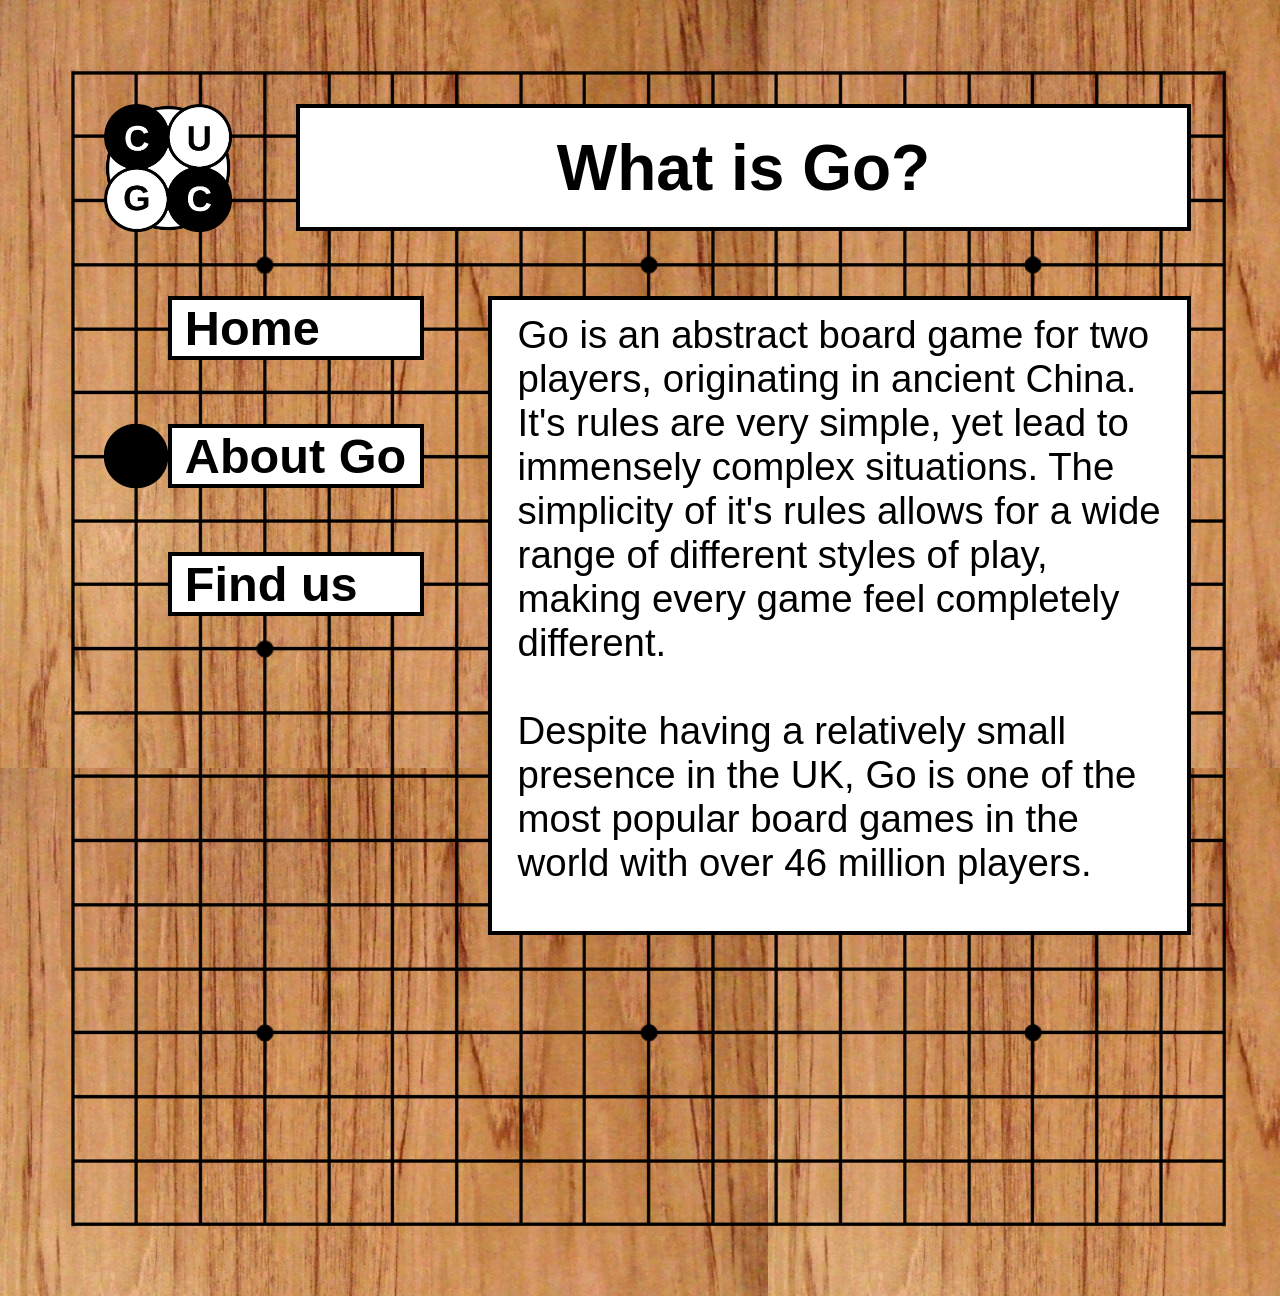
==== about.html @ a2f381d3 "Add files via upload" ====
<!DOCTYPE html>
<html lang="en">
<head>
   <title>CUGC</title>
   <link rel="stylesheet" href="main.css">
</head>
<body>
    <div id="goban"><!-- Goban -->

        <!-- row 1 -->
        <div class="horizontal_margin">
            <img id="stone" class="hide" src="black_stone.png" alt="black stone" class="row1">
            <img id="stone" class="hide" src="black_stone.png" alt="black stone" class="row2">
            <img id="stone" class="hide" src="black_stone.png" alt="black stone" class="row3">
            <img id="stone" class="hide" src="black_stone.png" alt="black stone" class="row4">
            <img id="stone" class="hide" src="black_stone.png" alt="black stone" class="row5">
            <img id="stone" class="hide" src="black_stone.png" alt="black stone" class="row6">
            <img id="stone" class="hide" src="black_stone.png" alt="black stone" class="row7">
            <img id="stone" class="hide" src="black_stone.png" alt="black stone" class="row8">
            <img id="stone" class="hide" src="black_stone.png" alt="black stone" class="row9">
            <img id="stone" class="hide" src="black_stone.png" alt="black stone" class="row10">
            <img id="stone" class="hide" src="black_stone.png" alt="black stone" class="row11">
            <img id="stone" class="hide" src="black_stone.png" alt="black stone" class="row12">
            <img id="stone" class="hide" src="black_stone.png" alt="black stone" class="row13">
            <img id="stone" class="hide" src="black_stone.png" alt="black stone" class="row14">
            <img id="stone" class="hide" src="black_stone.png" alt="black stone" class="row15">
            <img id="stone" class="hide" src="black_stone.png" alt="black stone" class="row16">
            <img id="stone" class="hide" src="black_stone.png" alt="black stone" class="row17">
            <img id="stone" class="hide" src="black_stone.png" alt="black stone" class="row18">
            <img id="stone" class="hide" src="black_stone.png" alt="black stone" class="row19">
        </div>

        <!-- rows 2&3 -->
        <div class="header vertical_margin">
            <img id="stone" class="hide" src="black_stone.png" alt="black stone" class="row1">
            <img id="stone" class="hide" src="black_stone.png" alt="black stone" class="row2">
        </div>
        <a class="header logo" href="index.html"></a>
        <div class="header vertical_margin">
            <img id="stone" class="hide" src="black_stone.png" alt="black stone" class="row1">
            <img id="stone" class="hide" src="black_stone.png" alt="black stone" class="row2">
        </div>
        <h1 class="title">What is Go?</h1>
        <div class="header vertical_margin">
            <img id="stone" class="hide" src="black_stone.png" alt="black stone" class="row1">
            <img id="stone" class="hide" src="black_stone.png" alt="black stone" class="row2">
        </div>
        
        <!-- row 4 -->
        <div class="horizontal_margin">
            <img id="stone" class="hide" src="black_stone.png" alt="black stone" class="row1">
            <img id="stone" class="hide" src="black_stone.png" alt="black stone" class="row2">
            <img id="stone" class="hide" src="black_stone.png" alt="black stone" class="row3">
            <img id="stone" class="hide" src="black_stone.png" alt="black stone" class="row4">
            <img id="stone" class="hide" src="black_stone.png" alt="black stone" class="row5">
            <img id="stone" class="hide" src="black_stone.png" alt="black stone" class="row6">
            <img id="stone" class="hide" src="black_stone.png" alt="black stone" class="row7">
            <img id="stone" class="hide" src="black_stone.png" alt="black stone" class="row8">
            <img id="stone" class="hide" src="black_stone.png" alt="black stone" class="row9">
            <img id="stone" class="hide" src="black_stone.png" alt="black stone" class="row10">
            <img id="stone" class="hide" src="black_stone.png" alt="black stone" class="row11">
            <img id="stone" class="hide" src="black_stone.png" alt="black stone" class="row12">
            <img id="stone" class="hide" src="black_stone.png" alt="black stone" class="row13">
            <img id="stone" class="hide" src="black_stone.png" alt="black stone" class="row14">
            <img id="stone" class="hide" src="black_stone.png" alt="black stone" class="row15">
            <img id="stone" class="hide" src="black_stone.png" alt="black stone" class="row16">
            <img id="stone" class="hide" src="black_stone.png" alt="black stone" class="row17">
            <img id="stone" class="hide" src="black_stone.png" alt="black stone" class="row18">
            <img id="stone" class="hide" src="black_stone.png" alt="black stone" class="row19">
        </div>

        <!-- rows 5-14 -->
        <div class="main_section">
            <div class="vertical_margin">
                <img id="stone" class="hide" src="black_stone.png" alt="black stone" class="row1">
                <img id="stone" class="hide" src="black_stone.png" alt="black stone" class="row1">
                <img id="stone" class="hide" src="black_stone.png" alt="black stone" class="row1">
                <img id="stone" class="hide" src="black_stone.png" alt="black stone" class="row1">
                <img id="stone" class="hide" src="black_stone.png" alt="black stone" class="row1">
                <img id="stone" class="hide" src="black_stone.png" alt="black stone" class="row1">
                <img id="stone" class="hide" src="black_stone.png" alt="black stone" class="row1">
                <img id="stone" class="hide" src="black_stone.png" alt="black stone" class="row1">
                <img id="stone" class="hide" src="black_stone.png" alt="black stone" class="row1">
                <img id="stone" class="hide" src="black_stone.png" alt="black stone" class="row1">
            </div>
            <div class="link_section">
                <a class="link" href="index.html">
                    <img id="stone" class="hide" src="black_stone.png" alt="black stone" class="row1">
                    <h3>Home</h3>
                </a>
                <div class="horizontal_margin">
                    <img id="stone" class="hide" src="black_stone.png" alt="black stone" class="row1">
                    <img id="stone" class="hide" src="black_stone.png" alt="black stone" class="row1">
                    <img id="stone" class="hide" src="black_stone.png" alt="black stone" class="row1">
                    <img id="stone" class="hide" src="black_stone.png" alt="black stone" class="row1">
                    <img id="stone" class="hide" src="black_stone.png" alt="black stone" class="row1">                
                </div>
                <a class="link" href="about.html">
                    <img id="start_stone" class="show" src="black_stone.png" alt="black stone" class="row1">                
                    <h3>About Go</h3>
                </a>
                <div class="horizontal_margin">
                    <img id="stone" class="hide" src="black_stone.png" alt="black stone" class="row1">
                    <img id="stone" class="hide" src="black_stone.png" alt="black stone" class="row1">
                    <img id="stone" class="hide" src="black_stone.png" alt="black stone" class="row1">
                    <img id="stone" class="hide" src="black_stone.png" alt="black stone" class="row1">
                    <img id="stone" class="hide" src="black_stone.png" alt="black stone" class="row1">                
                </div>
                <a class="link" href="find.html">
                    <img id="stone" class="hide" src="black_stone.png" alt="black stone" class="row1">                
                    <h3>Find us</h3>
                </a>
                <div class="horizontal_margin">
                    <img id="stone" class="hide" src="black_stone.png" alt="black stone" class="row1">
                    <img id="stone" class="hide" src="black_stone.png" alt="black stone" class="row1">
                    <img id="stone" class="hide" src="black_stone.png" alt="black stone" class="row1">
                    <img id="stone" class="hide" src="black_stone.png" alt="black stone" class="row1">
                    <img id="stone" class="hide" src="black_stone.png" alt="black stone" class="row1">                
                </div>
                <div class="horizontal_margin">
                    <img id="stone" class="hide" src="black_stone.png" alt="black stone" class="row1">
                    <img id="stone" class="hide" src="black_stone.png" alt="black stone" class="row1">
                    <img id="stone" class="hide" src="black_stone.png" alt="black stone" class="row1">
                    <img id="stone" class="hide" src="black_stone.png" alt="black stone" class="row1">
                    <img id="stone" class="hide" src="black_stone.png" alt="black stone" class="row1">                
                </div>
                <div class="horizontal_margin">
                    <img id="stone" class="hide" src="black_stone.png" alt="black stone" class="row1">
                    <img id="stone" class="hide" src="black_stone.png" alt="black stone" class="row1">
                    <img id="stone" class="hide" src="black_stone.png" alt="black stone" class="row1">
                    <img id="stone" class="hide" src="black_stone.png" alt="black stone" class="row1">
                    <img id="stone" class="hide" src="black_stone.png" alt="black stone" class="row1">                
                </div>
                <div class="horizontal_margin">
                    <img id="stone" class="hide" src="black_stone.png" alt="black stone" class="row1">
                    <img id="stone" class="hide" src="black_stone.png" alt="black stone" class="row1">
                    <img id="stone" class="hide" src="black_stone.png" alt="black stone" class="row1">
                    <img id="stone" class="hide" src="black_stone.png" alt="black stone" class="row1">
                    <img id="stone" class="hide" src="black_stone.png" alt="black stone" class="row1">                
                </div>
                <div class="horizontal_margin">
                    <img id="stone" class="hide" src="black_stone.png" alt="black stone" class="row1">
                    <img id="stone" class="hide" src="black_stone.png" alt="black stone" class="row1">
                    <img id="stone" class="hide" src="black_stone.png" alt="black stone" class="row1">
                    <img id="stone" class="hide" src="black_stone.png" alt="black stone" class="row1">
                    <img id="stone" class="hide" src="black_stone.png" alt="black stone" class="row1">                
                </div>

            </div>
            <div class="vertical_margin">
                <img id="stone" class="hide" src="black_stone.png" alt="black stone" class="row1">
                <img id="stone" class="hide" src="black_stone.png" alt="black stone" class="row1">
                <img id="stone" class="hide" src="black_stone.png" alt="black stone" class="row1">
                <img id="stone" class="hide" src="black_stone.png" alt="black stone" class="row1">
                <img id="stone" class="hide" src="black_stone.png" alt="black stone" class="row1">
                <img id="stone" class="hide" src="black_stone.png" alt="black stone" class="row1">
                <img id="stone" class="hide" src="black_stone.png" alt="black stone" class="row1">
                <img id="stone" class="hide" src="black_stone.png" alt="black stone" class="row1">
                <img id="stone" class="hide" src="black_stone.png" alt="black stone" class="row1">
                <img id="stone" class="hide" src="black_stone.png" alt="black stone" class="row1">
            </div>
            <div class="textbox">
                <p>
                    Go is an abstract board game for two players, originating in ancient China. 
                    It's rules are very simple, yet lead to immensely complex situations. 
                    The simplicity of it's rules allows for a wide range of different styles of play, making every game feel completely different.
                    <br><br>
                    Despite having a relatively small presence in the UK, Go is one of the most popular board games in the world with over 46 million players. 
                </p>
            </div>
            <div class="vertical_margin">
                <img id="stone" class="hide" src="black_stone.png" alt="black stone" class="row1">
                <img id="stone" class="hide" src="black_stone.png" alt="black stone" class="row1">
                <img id="stone" class="hide" src="black_stone.png" alt="black stone" class="row1">
                <img id="stone" class="hide" src="black_stone.png" alt="black stone" class="row1">
                <img id="stone" class="hide" src="black_stone.png" alt="black stone" class="row1">
                <img id="stone" class="hide" src="black_stone.png" alt="black stone" class="row1">
                <img id="stone" class="hide" src="black_stone.png" alt="black stone" class="row1">
                <img id="stone" class="hide" src="black_stone.png" alt="black stone" class="row1">
                <img id="stone" class="hide" src="black_stone.png" alt="black stone" class="row1">
                <img id="stone" class="hide" src="black_stone.png" alt="black stone" class="row1">
            </div>
            
        <!-- rows 15 -->
        <img id="stone" class="hide" src="black_stone.png" alt="black stone" class="row1">
        <img id="stone" class="hide" src="black_stone.png" alt="black stone" class="row2">
        <img id="stone" class="hide" src="black_stone.png" alt="black stone" class="row3">
        <img id="stone" class="hide" src="black_stone.png" alt="black stone" class="row4">
        <img id="stone" class="hide" src="black_stone.png" alt="black stone" class="row5">
        <img id="stone" class="hide" src="black_stone.png" alt="black stone" class="row6">
        <img id="stone" class="hide" src="black_stone.png" alt="black stone" class="row7">
        <img id="stone" class="hide" src="black_stone.png" alt="black stone" class="row8">
        <img id="stone" class="hide" src="black_stone.png" alt="black stone" class="row9">
        <img id="stone" class="hide" src="black_stone.png" alt="black stone" class="row10">
        <img id="stone" class="hide" src="black_stone.png" alt="black stone" class="row11">
        <img id="stone" class="hide" src="black_stone.png" alt="black stone" class="row12">
        <img id="stone" class="hide" src="black_stone.png" alt="black stone" class="row13">
        <img id="stone" class="hide" src="black_stone.png" alt="black stone" class="row14">
        <img id="stone" class="hide" src="black_stone.png" alt="black stone" class="row15">
        <img id="stone" class="hide" src="black_stone.png" alt="black stone" class="row16">
        <img id="stone" class="hide" src="black_stone.png" alt="black stone" class="row17">
        <img id="stone" class="hide" src="black_stone.png" alt="black stone" class="row18">
        <img id="stone" class="hide" src="black_stone.png" alt="black stone" class="row19">
        <!-- row 16 -->
        <img id="stone" class="hide" src="black_stone.png" alt="black stone" class="row1">
        <img id="stone" class="hide" src="black_stone.png" alt="black stone" class="row2">
        <img id="stone" class="hide" src="black_stone.png" alt="black stone" class="row3">
        <img id="stone" class="hide" src="black_stone.png" alt="black stone" class="row4">
        <img id="stone" class="hide" src="black_stone.png" alt="black stone" class="row5">
        <img id="stone" class="hide" src="black_stone.png" alt="black stone" class="row6">
        <img id="stone" class="hide" src="black_stone.png" alt="black stone" class="row7">
        <img id="stone" class="hide" src="black_stone.png" alt="black stone" class="row8">
        <img id="stone" class="hide" src="black_stone.png" alt="black stone" class="row9">
        <img id="stone" class="hide" src="black_stone.png" alt="black stone" class="row10">
        <img id="stone" class="hide" src="black_stone.png" alt="black stone" class="row11">
        <img id="stone" class="hide" src="black_stone.png" alt="black stone" class="row12">
        <img id="stone" class="hide" src="black_stone.png" alt="black stone" class="row13">
        <img id="stone" class="hide" src="black_stone.png" alt="black stone" class="row14">
        <img id="stone" class="hide" src="black_stone.png" alt="black stone" class="row15">
        <img id="stone" class="hide" src="black_stone.png" alt="black stone" class="row16">
        <img id="stone" class="hide" src="black_stone.png" alt="black stone" class="row17">
        <img id="stone" class="hide" src="black_stone.png" alt="black stone" class="row18">
        <img id="stone" class="hide" src="black_stone.png" alt="black stone" class="row19">
        <!-- row 17 -->
        <img id="stone" class="hide" src="black_stone.png" alt="black stone" class="row1">
        <img id="stone" class="hide" src="black_stone.png" alt="black stone" class="row2">
        <img id="stone" class="hide" src="black_stone.png" alt="black stone" class="row3">
        <img id="stone" class="hide" src="black_stone.png" alt="black stone" class="row4">
        <img id="stone" class="hide" src="black_stone.png" alt="black stone" class="row5">
        <img id="stone" class="hide" src="black_stone.png" alt="black stone" class="row6">
        <img id="stone" class="hide" src="black_stone.png" alt="black stone" class="row7">
        <img id="stone" class="hide" src="black_stone.png" alt="black stone" class="row8">
        <img id="stone" class="hide" src="black_stone.png" alt="black stone" class="row9">
        <img id="stone" class="hide" src="black_stone.png" alt="black stone" class="row10">
        <img id="stone" class="hide" src="black_stone.png" alt="black stone" class="row11">
        <img id="stone" class="hide" src="black_stone.png" alt="black stone" class="row12">
        <img id="stone" class="hide" src="black_stone.png" alt="black stone" class="row13">
        <img id="stone" class="hide" src="black_stone.png" alt="black stone" class="row14">
        <img id="stone" class="hide" src="black_stone.png" alt="black stone" class="row15">
        <img id="stone" class="hide" src="black_stone.png" alt="black stone" class="row16">
        <img id="stone" class="hide" src="black_stone.png" alt="black stone" class="row17">
        <img id="stone" class="hide" src="black_stone.png" alt="black stone" class="row18">
        <img id="stone" class="hide" src="black_stone.png" alt="black stone" class="row19">
        <!-- row 18 -->
        <img id="stone" class="hide" src="black_stone.png" alt="black stone" class="row1">
        <img id="stone" class="hide" src="black_stone.png" alt="black stone" class="row2">
        <img id="stone" class="hide" src="black_stone.png" alt="black stone" class="row3">
        <img id="stone" class="hide" src="black_stone.png" alt="black stone" class="row4">
        <img id="stone" class="hide" src="black_stone.png" alt="black stone" class="row5">
        <img id="stone" class="hide" src="black_stone.png" alt="black stone" class="row6">
        <img id="stone" class="hide" src="black_stone.png" alt="black stone" class="row7">
        <img id="stone" class="hide" src="black_stone.png" alt="black stone" class="row8">
        <img id="stone" class="hide" src="black_stone.png" alt="black stone" class="row9">
        <img id="stone" class="hide" src="black_stone.png" alt="black stone" class="row10">
        <img id="stone" class="hide" src="black_stone.png" alt="black stone" class="row11">
        <img id="stone" class="hide" src="black_stone.png" alt="black stone" class="row12">
        <img id="stone" class="hide" src="black_stone.png" alt="black stone" class="row13">
        <img id="stone" class="hide" src="black_stone.png" alt="black stone" class="row14">
        <img id="stone" class="hide" src="black_stone.png" alt="black stone" class="row15">
        <img id="stone" class="hide" src="black_stone.png" alt="black stone" class="row16">
        <img id="stone" class="hide" src="black_stone.png" alt="black stone" class="row17">
        <img id="stone" class="hide" src="black_stone.png" alt="black stone" class="row18">
        <img id="stone" class="hide" src="black_stone.png" alt="black stone" class="row19">
        <!-- row 19 -->
        <img id="stone" class="hide" src="black_stone.png" alt="black stone" class="row1">
        <img id="stone" class="hide" src="black_stone.png" alt="black stone" class="row2">
        <img id="stone" class="hide" src="black_stone.png" alt="black stone" class="row3">
        <img id="stone" class="hide" src="black_stone.png" alt="black stone" class="row4">
        <img id="stone" class="hide" src="black_stone.png" alt="black stone" class="row5">
        <img id="stone" class="hide" src="black_stone.png" alt="black stone" class="row6">
        <img id="stone" class="hide" src="black_stone.png" alt="black stone" class="row7">
        <img id="stone" class="hide" src="black_stone.png" alt="black stone" class="row8">
        <img id="stone" class="hide" src="black_stone.png" alt="black stone" class="row9">
        <img id="stone" class="hide" src="black_stone.png" alt="black stone" class="row10">
        <img id="stone" class="hide" src="black_stone.png" alt="black stone" class="row11">
        <img id="stone" class="hide" src="black_stone.png" alt="black stone" class="row12">
        <img id="stone" class="hide" src="black_stone.png" alt="black stone" class="row13">
        <img id="stone" class="hide" src="black_stone.png" alt="black stone" class="row14">
        <img id="stone" class="hide" src="black_stone.png" alt="black stone" class="row15">
        <img id="stone" class="hide" src="black_stone.png" alt="black stone" class="row16">
        <img id="stone" class="hide" src="black_stone.png" alt="black stone" class="row17">
        <img id="stone" class="hide" src="black_stone.png" alt="black stone" class="row18">
        <img id="stone" class="hide" src="black_stone.png" alt="black stone" class="row19">
        </div>
    </div>
    <script src="main.js"></script>
</body>
</html>
---- main.css ----
body {
    background-image: url("wood_grain.jpg");
    font-family: Arial, Helvetica, sans-serif;
}
#goban {
    font-size: 0;
    background-image: url("goban.png");
    background-repeat: no-repeat;
    background-size: 100vw;
    background-position: 0 0 0 5vw;
    display: block;
    height: 95vw;
    width: 95vw;
    padding: 2.5vw;
    margin: 0;
    /* background-color: purple; */
    /* text-indent: -99999px; */
}
#goban .horizontal_margin {
    /* background-color: red; */
    display: inline-block;
    /* width: 95vw; */
    height: 5vw;
}
#goban .header {
    /* background-color: pink; */
    display: inline-block;
    height: 10vw;
}
#goban .vertical_margin {
    display: inline-block;
    width: 5vw;
}
#goban .logo {
    background-image: url(CUGC_logo.png);
    background-size: 10vw;
    width: 10vw;
}
#goban .title {
    background-color: rgba(255, 255, 255);
    /* border-radius: 50vw; */
    border-color: black;
    border-style: solid;
    border-width: 0.35vw;
    width: 69.3vw;
    height: 9.3vw;
    display: inline-flex;
    vertical-align: top;
    justify-content: center;
    align-items: center;
    font-size: 5vw;
    margin-top: 0;
    margin-bottom: 0;
}

#goban .column {
    font-size: 0;
    display: inline-block;
    /* background-color: red; */
    width: 95vw;
    height: 5vw;
    padding: 0;
    margin: 0;
}
.link_section {
    display: inline-block;
    height: 50vw;
    width: 25vw;
}
.link {
    display: inline-flex;
    width: 25vw;
    height: 5vw;
    /* background-color: red; */
}
.link_section a {
    text-decoration: none;
}
h3 {
    background-color: white;
    display: inline-flex;
    font-size: 3.8vw;
    margin-top: 0;
    margin-bottom: 0;
    justify-content: left;
    align-items: center;
    width: 20vw;
    padding-left: 1vw;
    color: black;
    border-width: 0.35vw;
    border-style: solid;
}
.textbox {
    background-color: white;
    height: 49.3vw;
    width: 54.3vw;
    display: inline-flex;
    vertical-align: top;
    border-width: 0.35vw;
    border-style: solid;
}
p {
    font-size: 3vw;
    margin: 1vw 2vw;
    /* background-color: red; */
}
p a {
    color: black;
}

img {
    /* background-color: blue; */
    display: inline-block;
    width: 5vw;
    height: 5vw;
    padding: 0;
    margin: 0;
}

.show {
    opacity: 100%;
}

.halfShow {
    opacity: 50%;
}

.hide {
    opacity: 0%;
}
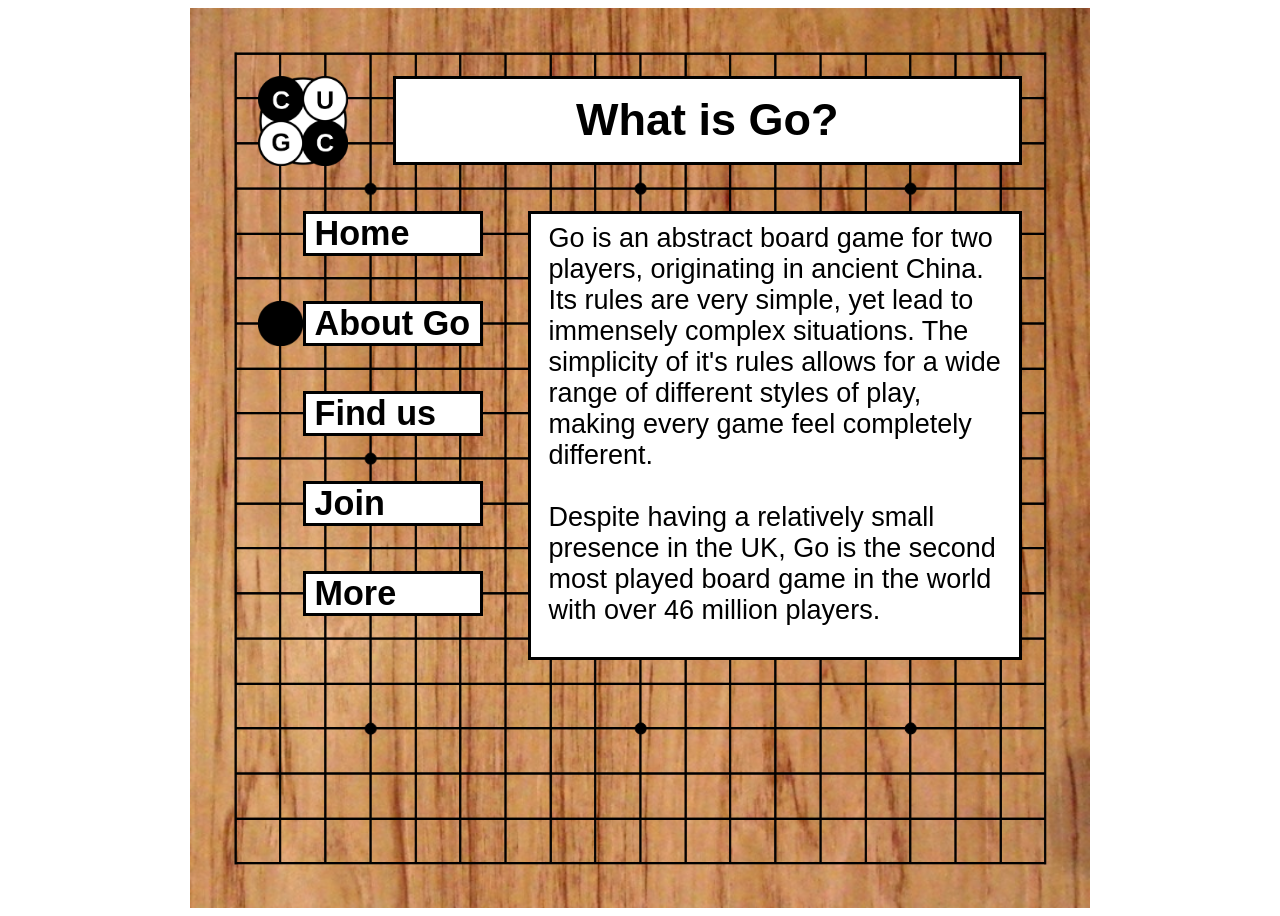
==== commit 434ee18c: "Add files via upload" ====
--- a/about.html
+++ b/about.html
@@ -1,6 +1,8 @@
 <!DOCTYPE html>
 <html lang="en">
 <head>
+    <meta name="viewport" content="width=device-width,
+    initial-scale=1.0">
    <title>CUGC</title>
    <link rel="stylesheet" href="main.css">
 </head>
@@ -117,27 +119,21 @@
                     <img id="stone" class="hide" src="black_stone.png" alt="black stone" class="row1">
                     <img id="stone" class="hide" src="black_stone.png" alt="black stone" class="row1">                
                 </div>
-                <div class="horizontal_margin">
-                    <img id="stone" class="hide" src="black_stone.png" alt="black stone" class="row1">
-                    <img id="stone" class="hide" src="black_stone.png" alt="black stone" class="row1">
-                    <img id="stone" class="hide" src="black_stone.png" alt="black stone" class="row1">
-                    <img id="stone" class="hide" src="black_stone.png" alt="black stone" class="row1">
-                    <img id="stone" class="hide" src="black_stone.png" alt="black stone" class="row1">                
-                </div>
-                <div class="horizontal_margin">
-                    <img id="stone" class="hide" src="black_stone.png" alt="black stone" class="row1">
-                    <img id="stone" class="hide" src="black_stone.png" alt="black stone" class="row1">
-                    <img id="stone" class="hide" src="black_stone.png" alt="black stone" class="row1">
-                    <img id="stone" class="hide" src="black_stone.png" alt="black stone" class="row1">
-                    <img id="stone" class="hide" src="black_stone.png" alt="black stone" class="row1">                
-                </div>
-                <div class="horizontal_margin">
-                    <img id="stone" class="hide" src="black_stone.png" alt="black stone" class="row1">
-                    <img id="stone" class="hide" src="black_stone.png" alt="black stone" class="row1">
-                    <img id="stone" class="hide" src="black_stone.png" alt="black stone" class="row1">
-                    <img id="stone" class="hide" src="black_stone.png" alt="black stone" class="row1">
-                    <img id="stone" class="hide" src="black_stone.png" alt="black stone" class="row1">                
-                </div>
+                <a class="link" href="join.html">
+                    <img id="stone" class="hide" src="black_stone.png" alt="black stone" class="row1">                
+                    <h3>Join</h3>
+                </a>
+                <div class="horizontal_margin">
+                    <img id="stone" class="hide" src="black_stone.png" alt="black stone" class="row1">
+                    <img id="stone" class="hide" src="black_stone.png" alt="black stone" class="row1">
+                    <img id="stone" class="hide" src="black_stone.png" alt="black stone" class="row1">
+                    <img id="stone" class="hide" src="black_stone.png" alt="black stone" class="row1">
+                    <img id="stone" class="hide" src="black_stone.png" alt="black stone" class="row1">                
+                </div>
+                <a class="link" href="more.html">
+                    <img id="stone" class="hide" src="black_stone.png" alt="black stone" class="row1">                
+                    <h3>More</h3>
+                </a>
                 <div class="horizontal_margin">
                     <img id="stone" class="hide" src="black_stone.png" alt="black stone" class="row1">
                     <img id="stone" class="hide" src="black_stone.png" alt="black stone" class="row1">
@@ -162,10 +158,10 @@
             <div class="textbox">
                 <p>
                     Go is an abstract board game for two players, originating in ancient China. 
-                    It's rules are very simple, yet lead to immensely complex situations. 
+                    Its rules are very simple, yet lead to immensely complex situations. 
                     The simplicity of it's rules allows for a wide range of different styles of play, making every game feel completely different.
                     <br><br>
-                    Despite having a relatively small presence in the UK, Go is one of the most popular board games in the world with over 46 million players. 
+                    Despite having a relatively small presence in the UK, Go is the second most played board game in the world with over 46 million players. 
                 </p>
             </div>
             <div class="vertical_margin">
--- a/main.css
+++ b/main.css
@@ -1,122 +1,282 @@
-body {
-    background-image: url("wood_grain.jpg");
-    font-family: Arial, Helvetica, sans-serif;
-}
-#goban {
-    font-size: 0;
-    background-image: url("goban.png");
-    background-repeat: no-repeat;
-    background-size: 100vw;
-    background-position: 0 0 0 5vw;
-    display: block;
-    height: 95vw;
-    width: 95vw;
-    padding: 2.5vw;
-    margin: 0;
-    /* background-color: purple; */
-    /* text-indent: -99999px; */
-}
-#goban .horizontal_margin {
-    /* background-color: red; */
-    display: inline-block;
-    /* width: 95vw; */
-    height: 5vw;
-}
-#goban .header {
-    /* background-color: pink; */
-    display: inline-block;
-    height: 10vw;
-}
-#goban .vertical_margin {
-    display: inline-block;
-    width: 5vw;
-}
-#goban .logo {
-    background-image: url(CUGC_logo.png);
-    background-size: 10vw;
-    width: 10vw;
-}
-#goban .title {
-    background-color: rgba(255, 255, 255);
-    /* border-radius: 50vw; */
-    border-color: black;
-    border-style: solid;
-    border-width: 0.35vw;
-    width: 69.3vw;
-    height: 9.3vw;
-    display: inline-flex;
-    vertical-align: top;
-    justify-content: center;
-    align-items: center;
-    font-size: 5vw;
-    margin-top: 0;
-    margin-bottom: 0;
-}
-
-#goban .column {
-    font-size: 0;
-    display: inline-block;
-    /* background-color: red; */
-    width: 95vw;
-    height: 5vw;
-    padding: 0;
-    margin: 0;
-}
-.link_section {
-    display: inline-block;
-    height: 50vw;
-    width: 25vw;
-}
-.link {
-    display: inline-flex;
-    width: 25vw;
-    height: 5vw;
-    /* background-color: red; */
+
+@media (orientation: portrait) {
+    body {
+        background-image: url("wood_grain.jpg");
+        background-repeat: no-repeat;
+        background-size: 100vw;
+        background-position: 2.5vw;
+        font-family: Arial, Helvetica, sans-serif;
+    }
+    #goban {
+        font-size: 0;
+        background-image: url("goban.png");
+        background-repeat: no-repeat;
+        background-size: 100vw;
+        background-position: 0;
+        display: block;
+        height: 95vw;
+        width: 95vw;
+        padding: 2.5vw;
+        margin: 0;
+        /* background-color: green; */
+    }
+    #goban .horizontal_margin {
+        /* background-color: red; */
+        display: inline-block;
+        /* width: 95vw; */
+        height: 5vw;
+    }
+    #goban .header {
+        /* background-color: pink; */
+        display: inline-block;
+        height: 10vw;
+    }
+    #goban .vertical_margin {
+        /* background-color: blue; */
+        display: inline-block;
+        width: 5vw;
+    }
+    #goban .logo {
+        background-image: url(CUGC_logo.png);
+        background-size: 10vw;
+        width: 10vw;
+    }
+    #goban .title {
+        background-color: rgba(255, 255, 255);
+        /* border-radius: 50vw; */
+        border-color: black;
+        border-style: solid;
+        border-width: 0.35vw;
+        width: 69.3vw;
+        height: 9.3vw;
+        display: inline-flex;
+        vertical-align: top;
+        justify-content: center;
+        align-items: center;
+        font-size: 5vw;
+        margin-top: 0;
+        margin-bottom: 0;
+    }
+
+    #goban .column {
+        font-size: 0;
+        display: inline-block;
+        /* background-color: red; */
+        width: 95vw;
+        height: 5vw;
+        padding: 0;
+        margin: 0;
+    }
+    .link_section {
+        display: inline-block;
+        height: 50vw;
+        width: 25vw;
+    }
+    .link {
+        display: inline-flex;
+        width: 25vw;
+        height: 5vw;
+        /* background-color: red; */
+    }
+    h3 {
+        background-color: white;
+        display: inline-flex;
+        font-size: 3.8vw;
+        margin-top: 0;
+        margin-bottom: 0;
+        justify-content: left;
+        align-items: center;
+        width: 20vw;
+        padding-left: 1vw;
+        color: black;
+        border-width: 0.35vw;
+        border-style: solid;
+    }
+    .textbox {
+        background-color: white;
+        height: 49.3vw;
+        width: 54.3vw;
+        display: inline-flex;
+        flex-wrap: wrap;
+        vertical-align: top;
+        border-width: 0.35vw;
+        border-style: solid;
+    }
+    p {
+        font-size: 3vw;
+        margin: 1vw 2vw 0 2vw;
+        /* background-color: red; */
+    }
+    h5 {
+        /* background-color: red; */
+        display: flex;
+        font-size: 1.5vw;
+        margin-top: 0;
+        margin-bottom: 0;
+        justify-content: right;
+        width: 60vw;
+        height: 1.6vw;
+        padding: 0 0.4vw 0 0;
+        color: black;
+    }
+    img {
+        /* background-color: blue; */
+        display: inline-block;
+        width: 5vw;
+        height: 5vw;
+        padding: 0;
+        margin: 0;
+    }
+    iframe {
+        height: 22vw;
+        width: 50vw;
+        border: 0;
+    }
+}
+@media (orientation: landscape) {
+    body {
+        display: flex;
+        justify-content: center;
+        background-image: url("wood_grain.jpg");
+        background-repeat: no-repeat;
+        background-size: 100vh;
+        background-position: 50%;
+        font-family: Arial, Helvetica, sans-serif;
+    }
+    #goban {
+        font-size: 0;
+        background-image: url("goban.png");
+        background-repeat: no-repeat;
+        background-size: 100vh;
+        background-position: 0 0 0 5vh;
+        display: block;
+        height: 95vh;
+        width: 95vh;
+        padding: 2.5vh;
+        margin: 0;
+        /* background-color: purple; */
+        /* text-indent: -99999px; */
+    }
+    #goban .horizontal_margin {
+        /* background-color: red; */
+        display: inline-block;
+        /* width: 95vh; */
+        height: 5vh;
+    }
+    #goban .header {
+        /* background-color: pink; */
+        display: inline-block;
+        height: 10vh;
+    }
+    #goban .vertical_margin {
+        display: inline-block;
+        width: 5vh;
+    }
+    #goban .logo {
+        background-image: url(CUGC_logo.png);
+        background-size: 10vh;
+        width: 10vh;
+    }
+    #goban .title {
+        background-color: rgba(255, 255, 255);
+        /* border-radius: 50vh; */
+        border-color: black;
+        border-style: solid;
+        border-width: 0.35vh;
+        width: 69.3vh;
+        height: 9.3vh;
+        display: inline-flex;
+        vertical-align: top;
+        justify-content: center;
+        align-items: center;
+        font-size: 5vh;
+        margin-top: 0;
+        margin-bottom: 0;
+    }
+
+    #goban .column {
+        font-size: 0;
+        display: inline-block;
+        /* background-color: red; */
+        width: 95vh;
+        height: 5vh;
+        padding: 0;
+        margin: 0;
+    }
+    .link_section {
+        display: inline-block;
+        height: 50vh;
+        width: 25vh;
+    }
+    .link {
+        display: inline-flex;
+        width: 25vh;
+        height: 5vh;
+        /* background-color: red; */
+    }
+    h3 {
+        background-color: white;
+        display: inline-flex;
+        font-size: 3.8vh;
+        margin-top: 0;
+        margin-bottom: 0;
+        justify-content: left;
+        align-items: center;
+        width: 20vh;
+        padding-left: 1vh;
+        color: black;
+        border-width: 0.35vh;
+        border-style: solid;
+    }
+    .textbox {
+        background-color: white;
+        height: 49.3vh;
+        width: 54.3vh;
+        display: inline-flex;
+        flex-wrap: wrap;
+        vertical-align: top;
+        border-width: 0.35vh;
+        border-style: solid;
+    }
+    p {
+        font-size: 3vh;
+        margin: 1vh 2vh 0 2vh;
+        /* background-color: red; */
+    }
+    h5 {
+        /* background-color: red; */
+        display: flex;
+        font-size: 1.5vh;
+        margin-top: 0;
+        margin-bottom: 0;
+        justify-content: right;
+        width: 60vh;
+        height: 1.6vh;
+        padding: 0 0.4vh 0 0;
+        color: black;
+    }
+    img {
+        /* background-color: blue; */
+        display: inline-block;
+        width: 5vh;
+        height: 5vh;
+        padding: 0;
+        margin: 0;
+    }
+    iframe {
+        height: 22vh;
+        width: 50vh;
+        border: 0;
+    }
 }
 .link_section a {
     text-decoration: none;
 }
-h3 {
-    background-color: white;
-    display: inline-flex;
-    font-size: 3.8vw;
-    margin-top: 0;
-    margin-bottom: 0;
-    justify-content: left;
-    align-items: center;
-    width: 20vw;
-    padding-left: 1vw;
-    color: black;
-    border-width: 0.35vw;
-    border-style: solid;
-}
-.textbox {
-    background-color: white;
-    height: 49.3vw;
-    width: 54.3vw;
-    display: inline-flex;
-    vertical-align: top;
-    border-width: 0.35vw;
-    border-style: solid;
-}
-p {
-    font-size: 3vw;
-    margin: 1vw 2vw;
-    /* background-color: red; */
-}
+
 p a {
     color: black;
 }
 
-img {
-    /* background-color: blue; */
-    display: inline-block;
-    width: 5vw;
-    height: 5vw;
-    padding: 0;
-    margin: 0;
-}
-
 .show {
     opacity: 100%;
 }
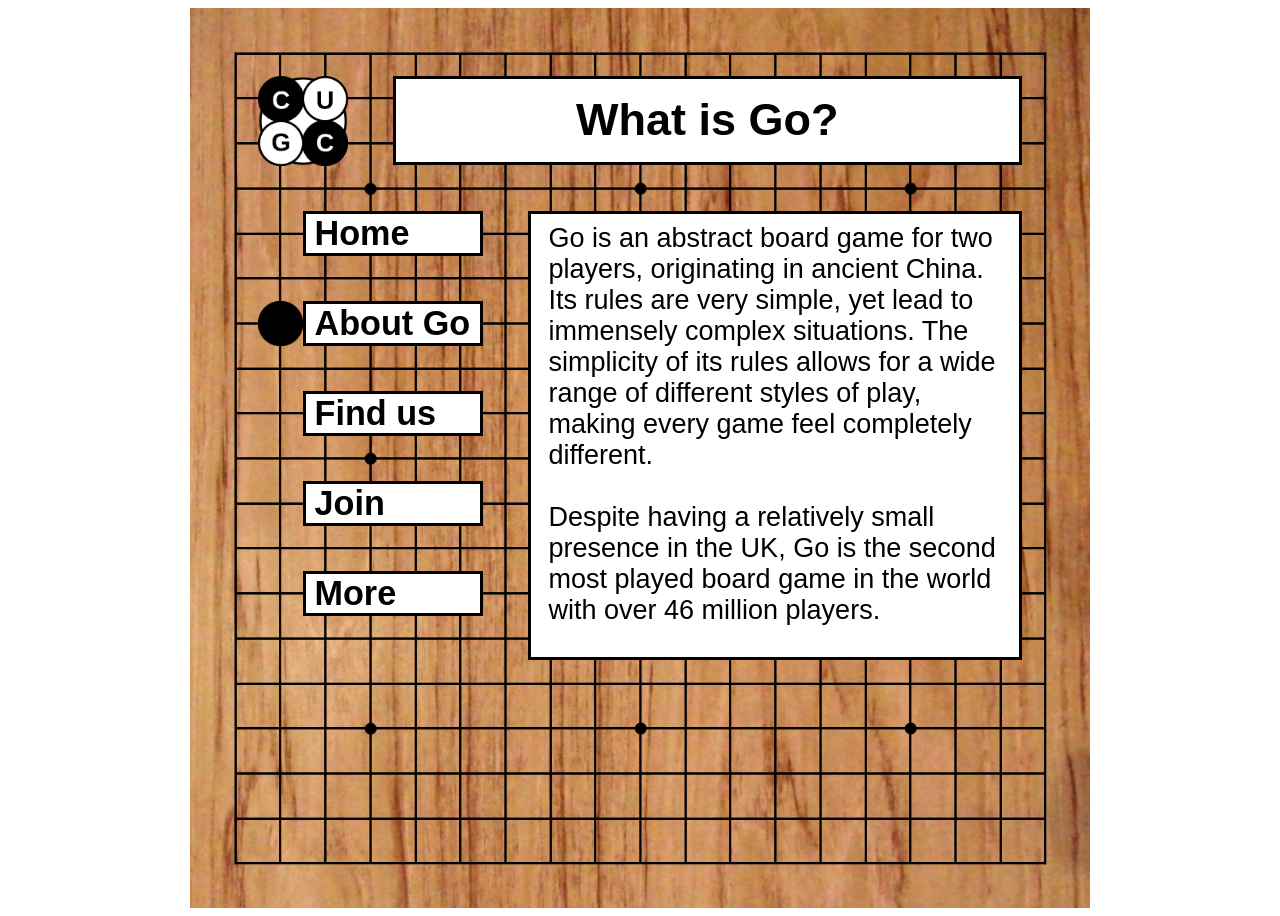
==== commit ca1da4d2: "Update about.html" ====
--- a/about.html
+++ b/about.html
@@ -159,7 +159,7 @@
                 <p>
                     Go is an abstract board game for two players, originating in ancient China. 
                     Its rules are very simple, yet lead to immensely complex situations. 
-                    The simplicity of it's rules allows for a wide range of different styles of play, making every game feel completely different.
+                    The simplicity of its rules allows for a wide range of different styles of play, making every game feel completely different.
                     <br><br>
                     Despite having a relatively small presence in the UK, Go is the second most played board game in the world with over 46 million players. 
                 </p>
@@ -281,4 +281,4 @@
     </div>
     <script src="main.js"></script>
 </body>
-</html>+</html>
